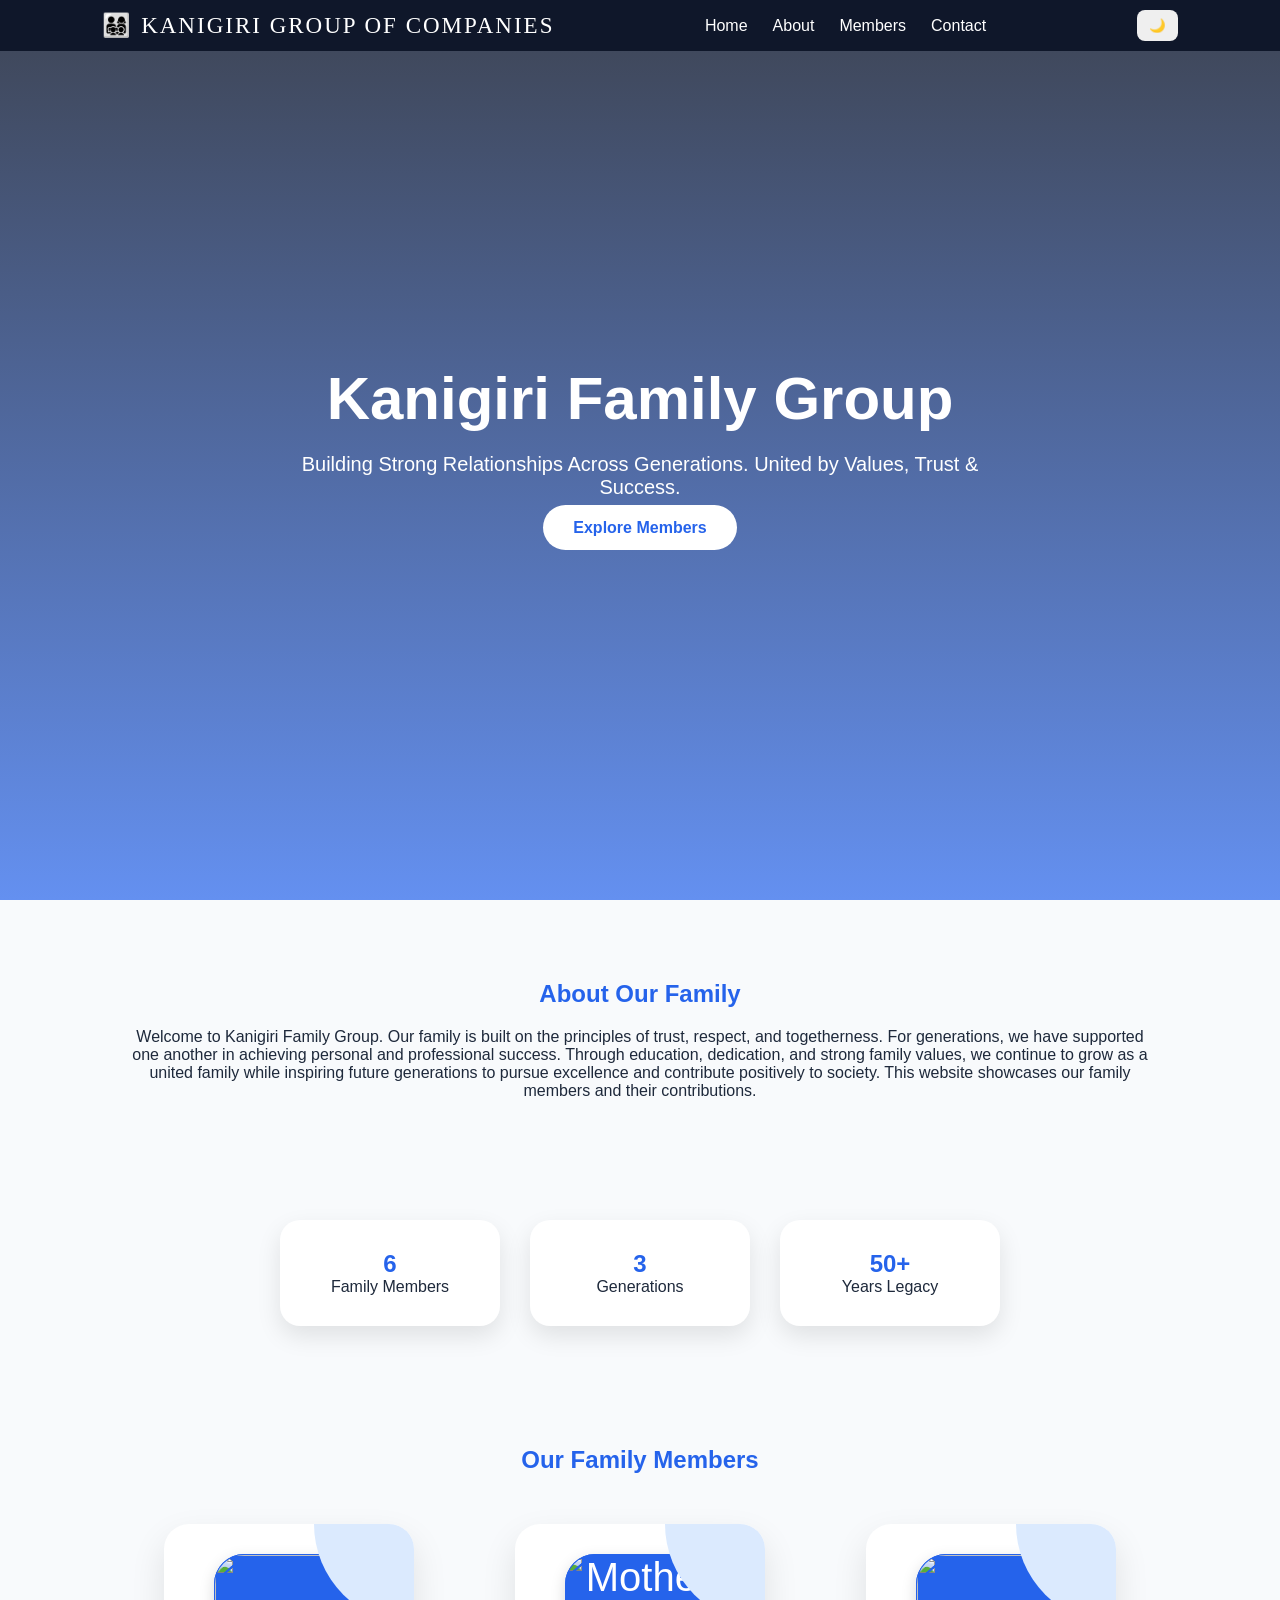
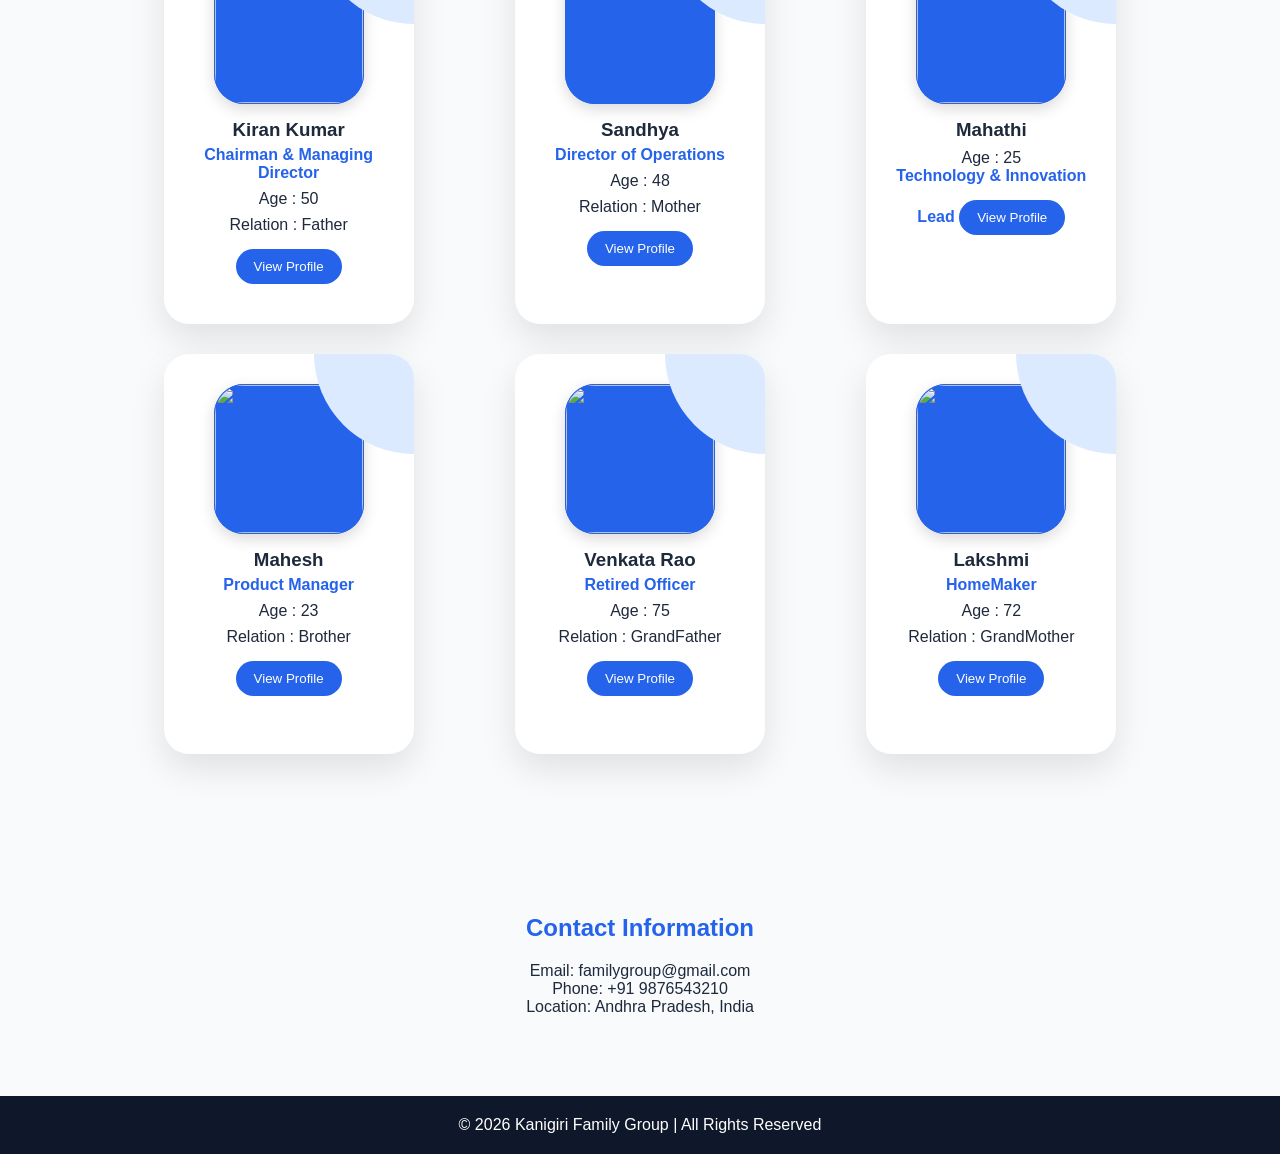
==== index.html @ 5a9f7370 "Add files via upload" ====
<!DOCTYPE html>
<html lang="en">
<head>
    <meta charset="UTF-8">
    <meta name="viewport" content="width=device-width, initial-scale=1.0">
    <title>Mahathi Family Group</title>

    <link rel="stylesheet" href="style.css">

    <link <href="https://fonts.googleapis.com/css2?family=Cinzel:wght@400;600;700&display=swap" rel="stylesheet">
</head>
<body>
    <header>
        <nav class="navbar">
            <div class="logo">👨‍👩‍👧‍👦 Kanigiri Group of Companies</div>

            <ul class="nav-links">
                <li><a href="#home">Home</a></li>
                <li><a href="#about">About</a></li>
                <li><a href="#members">Members</a></li>
                <li><a href="#contact">Contact</a></li>
            </ul>

            <button id="themeBtn">🌙</button>
        </nav>
    </header>
    <section class="hero" id="home">
        <div class="hero-content">
            <h1>Kanigiri Family Group</h1>

            <p>
                Building Strong Relationships Across Generations.
                United by Values, Trust & Success.
            </p>

            <a href="#members" class="btn">Explore Members</a>
        </div>
    </section>

    <!-- About -->
    <section class="about" id="about">
        <h2>About Our Family</h2>

        <p>
            Welcome to Kanigiri Family Group. Our family is built on the principles of trust, respect,
        and togetherness. For generations, we have supported one
        another in achieving personal and professional success.
        Through education, dedication, and strong family values,
        we continue to grow as a united family while inspiring
        future generations to pursue excellence and contribute
        positively to society. This website
            showcases our family members and their contributions.
        </p>
    </section>

    <section class="stats">

        <div class="stat-box">
            <h2>6</h2>
            <p>Family Members</p>
        </div>

        <div class="stat-box">
            <h2>3</h2>
            <p>Generations</p>
        </div>

        <div class="stat-box">
            <h2>50+</h2>
            <p>Years Legacy</p>
        </div>

    </section>
    <section class="members-section" id="members">

        <h2>Our Family Members</h2>

        <div class="members">

            <div class="card">
                <div class="profile"><img src="/home/user/Screenshots/Screenshot from 2026-06-22 16-01-33.png"></div>
                <h3>Kiran Kumar</h3>
                <span>Chairman & Managing Director</span>
                <p>Age : 50</p>
                <p>Relation : Father</p>
                <a href="profile.html?id=1">
    <button>View Profile</button>
</a>
             
            </div>

            <div class="card">
                <div class="profile"> <img src="/home/user/Screenshots/Screenshot from 2026-06-22 15-41-03.png" alt="Mother"></div>
                <h3>Sandhya</h3>
                <span>Director of Operations</span>
                <p>Age : 48</p>
                <p>Relation : Mother</p>
                <a href="profile.html?id=2">
    <button>View Profile</button>
</a>
            </div>

            <div class="card">
                <div class="profile"><img src="/home/user/Screenshots/Screenshot from 2026-06-22 15-53-52.png"></div>
                <h3>Mahathi</h3>
                <p>Age : 25</p>
                <span>Technology & Innovation Lead</span>
                <a href="profile.html?id=4">
    <button>View Profile</button>
</a>
            </div>
            
            
               <div class="card">
                <div class="profile"><img src="/home/user/Screenshots/Screenshot from 2026-06-22 16-05-08.png"></div>
                <h3>Mahesh</h3>
                <span>Product Manager</span>
                <p>Age : 23</p>
                <p>Relation : Brother</p>
               <a href="profile.html?id=3">
    <button>View Profile</button>
</a>
            </div>


            <div class="card">
                <div class="profile"><img src="/home/user/Screenshots/Screenshot from 2026-06-22 16-09-52.png " ></div>
                <h3>Venkata Rao</h3>
                <span>Retired Officer</span>
                <p>Age : 75</p>
                <p>Relation : GrandFather</p>
                <a href="profile.html?id=6">
    <button>View Profile</button>
</a>
            </div>

            <div class="card">
                <div class="profile"><img src=" /home/user/Screenshots/Screenshot from 2026-06-22 16-07-24.png "></div>
                <h3>Lakshmi</h3>
                <span>HomeMaker</span>
                <p>Age : 72</p>
                <p>Relation : GrandMother</p>
                <a href="profile.html?id=5">
    <button>View Profile</button>
</a>
            </div>

        </div>

    </section>
    <section class="contact" id="contact">

        <h2>Contact Information</h2>

        <p>Email: familygroup@gmail.com</p>
        <p>Phone: +91 9876543210</p>
        <p>Location: Andhra Pradesh, India</p>

    </section>
    <footer>
        <p>© 2026 Kanigiri Family Group | All Rights Reserved</p>
    </footer>

    <script src="script.js"></script>

</body>
</html>
---- style.css ----
*{
    margin:0;
    padding:0;
    box-sizing:border-box;
    font-family:sans-serif;
}

html{
    scroll-behavior:smooth;
}

body{
    background:#f8fafc;
    color:#1e293b;
}

.navbar{
    background:#0f172a;
    color:white;
    display:flex;
    justify-content:space-between;
    align-items:center;
    padding:10px 8%;
    position:fixed;
    width:100%;
    top:0;
    z-index:1000;
}

.logo{
    font-family: 'Cinzel', serif;
    font-size: 23px;
    font-weight: 400;
    letter-spacing: 2px;
    text-transform: uppercase;
    
}

.nav-links{
    list-style:none;
    display:flex;
    gap:25px;
}

.nav-links a{
    color:white;
    text-decoration:none;
}

.nav-links a:hover{
    color:#38bdf8;
}

#themeBtn{
    padding:8px 12px;
    border:none;
    border-radius:8px;
    cursor:pointer;
}

.hero{
    height:100vh;
    background:linear-gradient(rgba(15,23,42,.8),
    rgba(37,99,235,.7)),
    url("https://images.unsplash.com/photo-1517486808906-6ca8b3f04846?w=1600");
    background-size:cover;
    background-position:center;

    display:flex;
    justify-content:center;
    align-items:center;
    text-align:center;
    color:white;
}

.hero-content{
    max-width:700px;
}

.hero h1{
    font-size:60px;
}

.hero p{
    margin:20px 0;
    font-size:20px;
}

.btn{
    background:white;
    color:#2563eb;
    padding:14px 30px;
    border-radius:30px;
    text-decoration:none;
    font-weight:600;
}


.about{
    padding:80px 10%;
    text-align:center;
}

.about h2{
    margin-bottom:20px;
    color:#2563eb;
}


.stats{
    display:flex;
    justify-content:center;
    gap:30px;
    flex-wrap:wrap;
    padding:40px;
}

.stat-box{
    background:white;
    width:220px;
    padding:30px;
    text-align:center;
    border-radius:20px;
    box-shadow:0 10px 25px rgba(0,0,0,0.1);
}

.stat-box h2{
    color:#2563eb;
}


.members-section{
    padding:80px 10%;
}

.members-section h2{
    text-align:center;
    margin-bottom:50px;
    color:#2563eb;
}

.members{
    display:grid;
    grid-template-columns:repeat(auto-fit,minmax(280px,1fr));
    gap:30px;
}

.card{
    background:white;
    width:250px;
    height:400px;
    margin:auto;
    border-radius:25px;
    padding:30px;
    text-align:center;
    position:relative;
    overflow:hidden;
    box-shadow:0 15px 35px rgba(0,0,0,.1);
    transition:.4s;
}

@keyframes fadeUp{
    from{
        opacity:0;
        transform:translateY(50px);
    }
    to{
        opacity:1;
        transform:translateY(0);
    }
}


.card:hover{
    transform: translateY(-12px) scale(1.02);
      box-shadow:
        0 15px 30px rgba(37,99,235,0.25),
        0 0 20px rgba(37,99,235,0.15);
}

.card::before{
    content:"";
    position:absolute;
    top:0;
    right:0;
    width:100px;
    height:100px;
    background:#dbeafe;
    border-radius:0 0 0 100%;
}



.profile{
    width:150px;
    height:150px;
    background:#2563eb;
    border-radius:20%;
    margin:auto;
    color:white;
    font-size:40px;
    display:flex;
    justify-content:center;
    align-items:center;
    margin-bottom:15px;
}

.profile img{
    width:100%;
    height:100%;
    object-fit:cover;
    border-radius:20%;
    border:1px solid #2563eb;
    box-shadow:0 5px 15px rgba(0,0,0,0.15);
}


.card h3{
    margin-bottom:5px;
}

.card span{
    color:#2563eb;
    font-weight:600;
}

.card p{
    margin-top:8px;
}

.card button{
    margin-top:15px;
    background:#2563eb;
    color:white;
    border:none;
    padding:10px 18px;
    border-radius:20px;
    cursor:pointer;
}


.contact{
    padding:80px 10%;
    text-align:center;
}

.contact h2{
    color:#2563eb;
    margin-bottom:20px;
}


footer{
    background:#0f172a;
    color:white;
    text-align:center;
    padding:20px;
}

.dark{
    background:#0f172a;
    color:white;
}

.dark .card,
.dark .stat-box{
    background:#1e293b;
    color:white;
}

.dark .about,
.dark .contact{
    background:#0f172a;
}

@media(max-width:768px){

    .navbar{
        flex-direction:column;
        gap:10px;
    }

    .hero h1{
        font-size:40px;
    }

    .hero p{
        font-size:16px;
    }
}
.profile-page{
    display:flex;
    justify-content:center;
    align-items:center;
    min-height:100vh;
    padding-top:100px;
}

.profile-card{
    width:700px;
    Height:550px;
    background:white;
    padding:40px;
    border-radius:25px;
    text-align:center;
    box-shadow:0 20px 40px rgba(37,99,235,.20);
}

.profile-card img{
    width:180px;
    height:180px;
    object-fit:cover;
    border-radius:40%;
    border:2px solid #2563eb;
}

.profile-details{
    text-align:left;
    margin-top:20px;
}

.profile-details p{
    margin:10px 0;
}
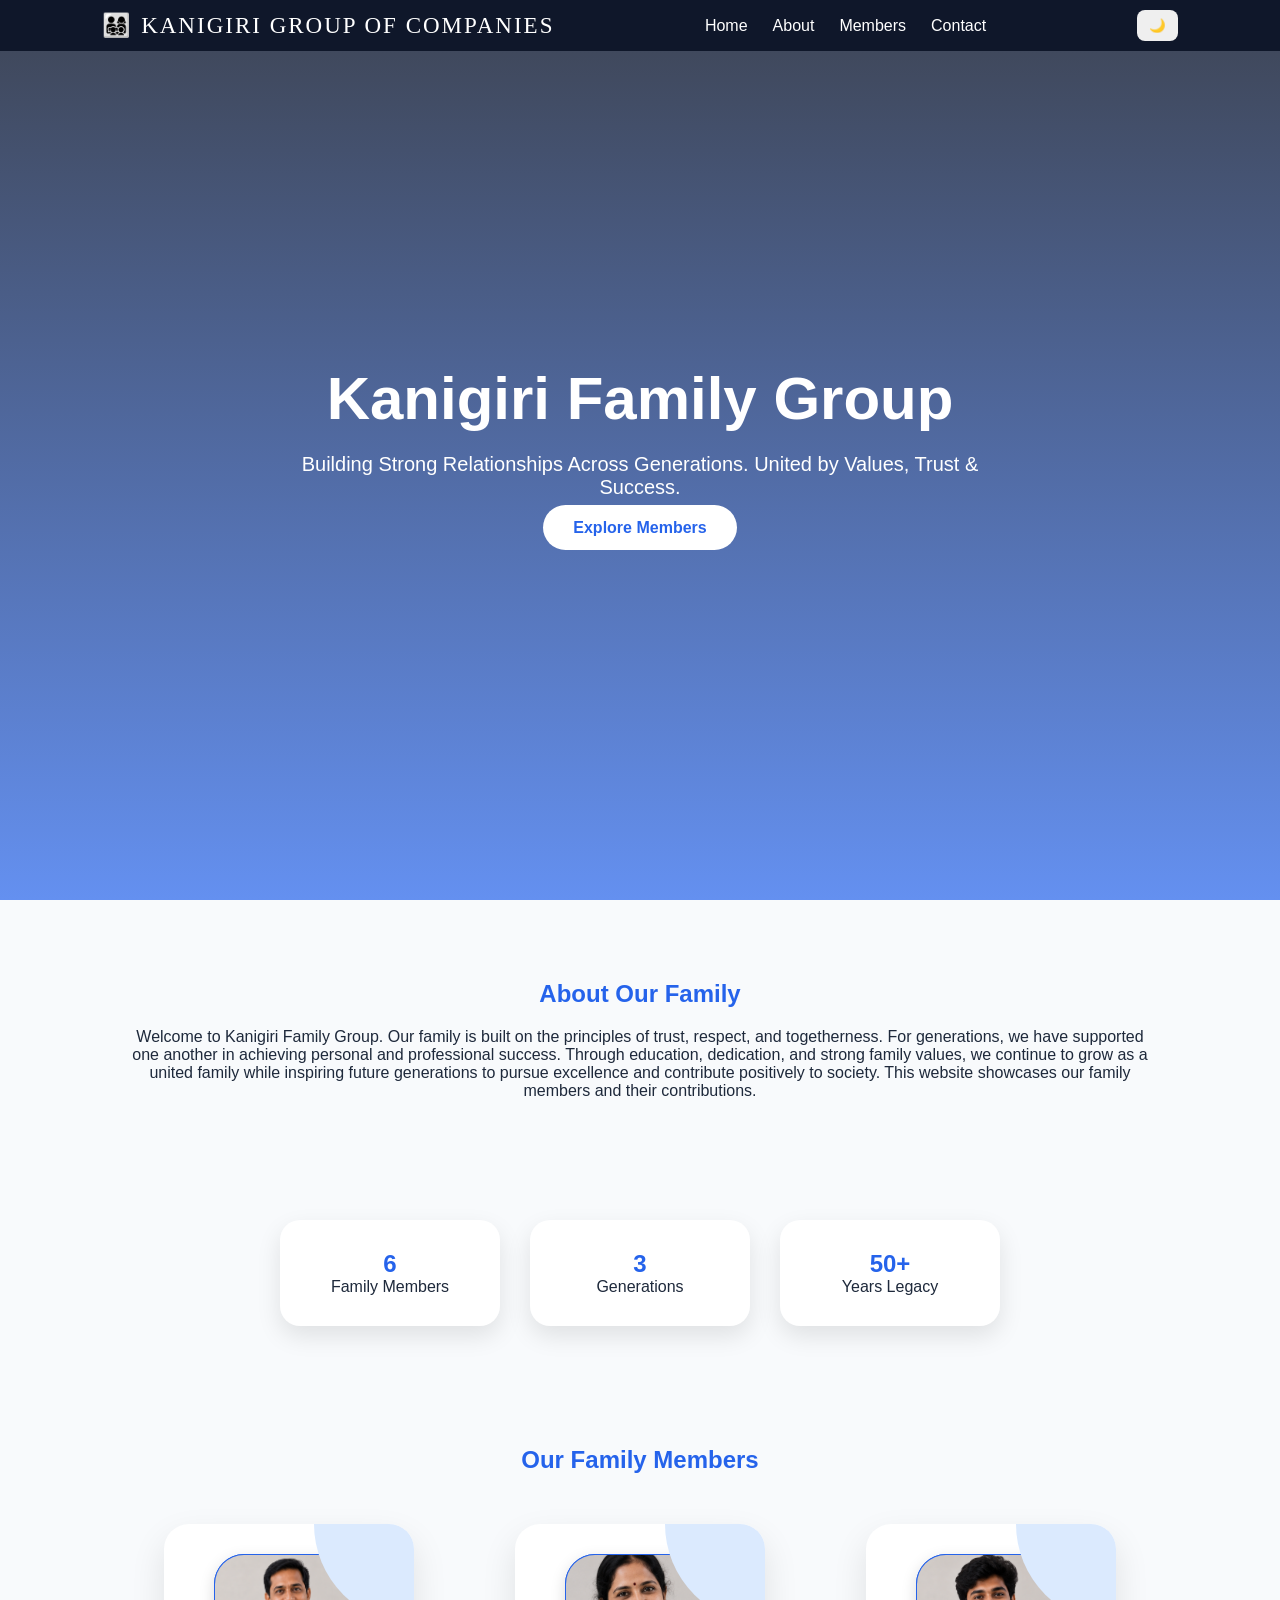
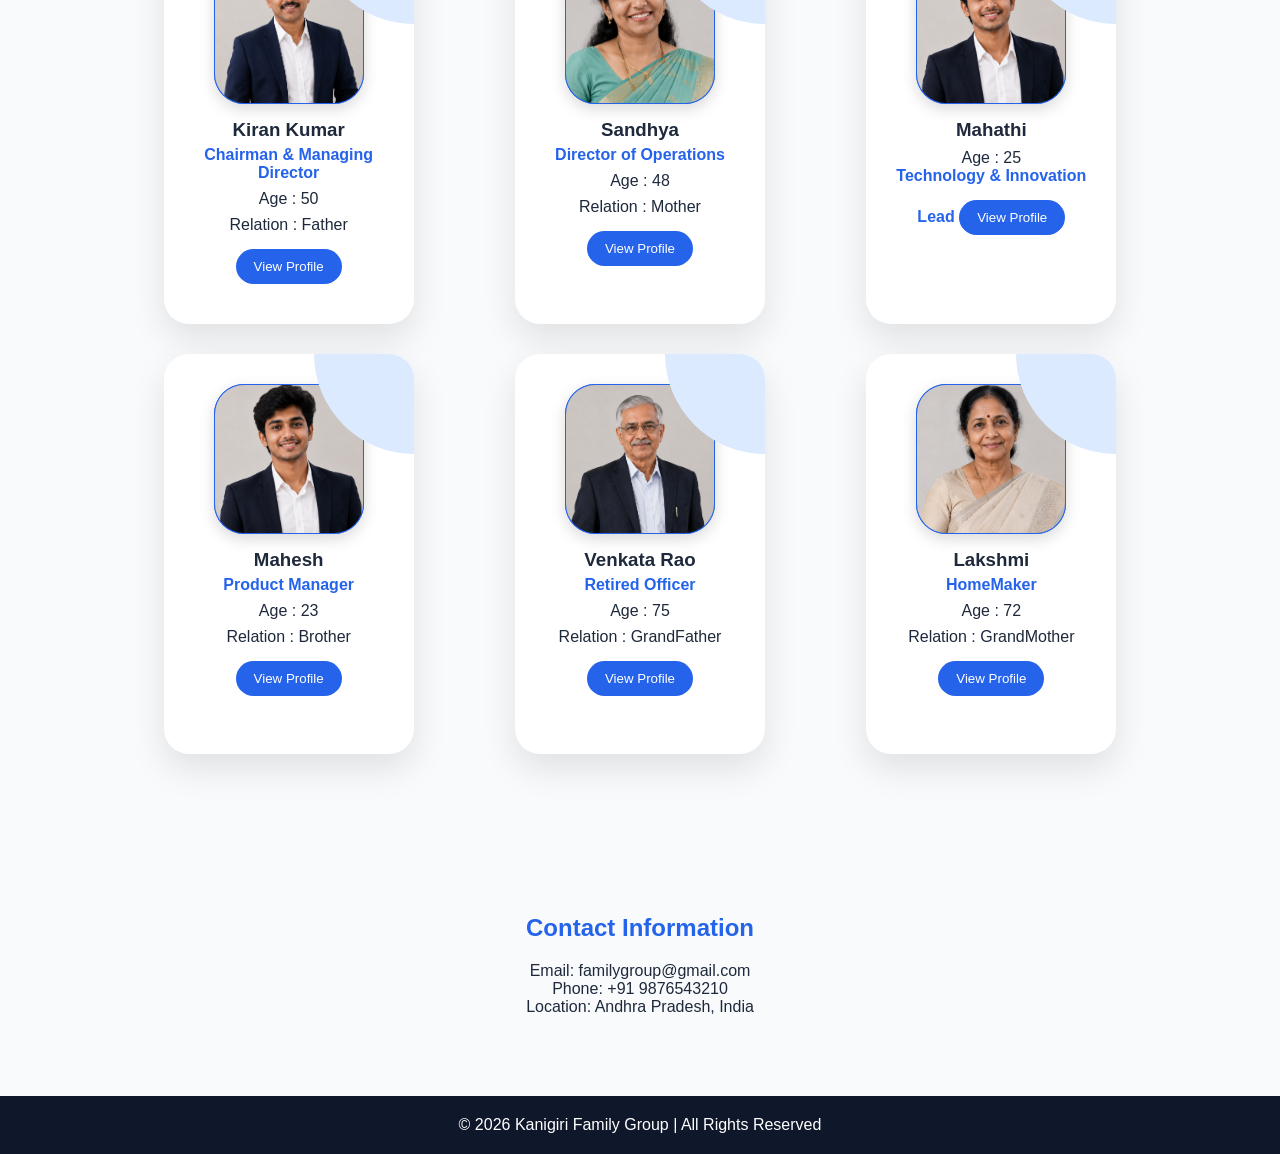
==== commit 194d97b3: "Update family member profile images" ====
--- a/index.html
+++ b/index.html
@@ -78,7 +78,7 @@
         <div class="members">
 
             <div class="card">
-                <div class="profile"><img src="/home/user/Screenshots/Screenshot from 2026-06-22 16-01-33.png"></div>
+                <div class="profile"><img src="Familypics/father.png"></div>
                 <h3>Kiran Kumar</h3>
                 <span>Chairman & Managing Director</span>
                 <p>Age : 50</p>
@@ -90,7 +90,7 @@
             </div>
 
             <div class="card">
-                <div class="profile"> <img src="/home/user/Screenshots/Screenshot from 2026-06-22 15-41-03.png" alt="Mother"></div>
+                <div class="profile"> <img src="Familypics/mother.png" alt="Mother"></div>
                 <h3>Sandhya</h3>
                 <span>Director of Operations</span>
                 <p>Age : 48</p>
@@ -101,7 +101,7 @@
             </div>
 
             <div class="card">
-                <div class="profile"><img src="/home/user/Screenshots/Screenshot from 2026-06-22 15-53-52.png"></div>
+                <div class="profile"><img src="Familypics/brother.png"></div>
                 <h3>Mahathi</h3>
                 <p>Age : 25</p>
                 <span>Technology & Innovation Lead</span>
@@ -112,7 +112,7 @@
             
             
                <div class="card">
-                <div class="profile"><img src="/home/user/Screenshots/Screenshot from 2026-06-22 16-05-08.png"></div>
+                <div class="profile"><img src="Familypics/brother.png"></div>
                 <h3>Mahesh</h3>
                 <span>Product Manager</span>
                 <p>Age : 23</p>
@@ -124,7 +124,7 @@
 
 
             <div class="card">
-                <div class="profile"><img src="/home/user/Screenshots/Screenshot from 2026-06-22 16-09-52.png " ></div>
+                <div class="profile"><img src="Familypics/grandfather.png" ></div>
                 <h3>Venkata Rao</h3>
                 <span>Retired Officer</span>
                 <p>Age : 75</p>
@@ -135,7 +135,7 @@
             </div>
 
             <div class="card">
-                <div class="profile"><img src=" /home/user/Screenshots/Screenshot from 2026-06-22 16-07-24.png "></div>
+                <div class="profile"><img src="Familypics/grandmother.png"></div>
                 <h3>Lakshmi</h3>
                 <span>HomeMaker</span>
                 <p>Age : 72</p>
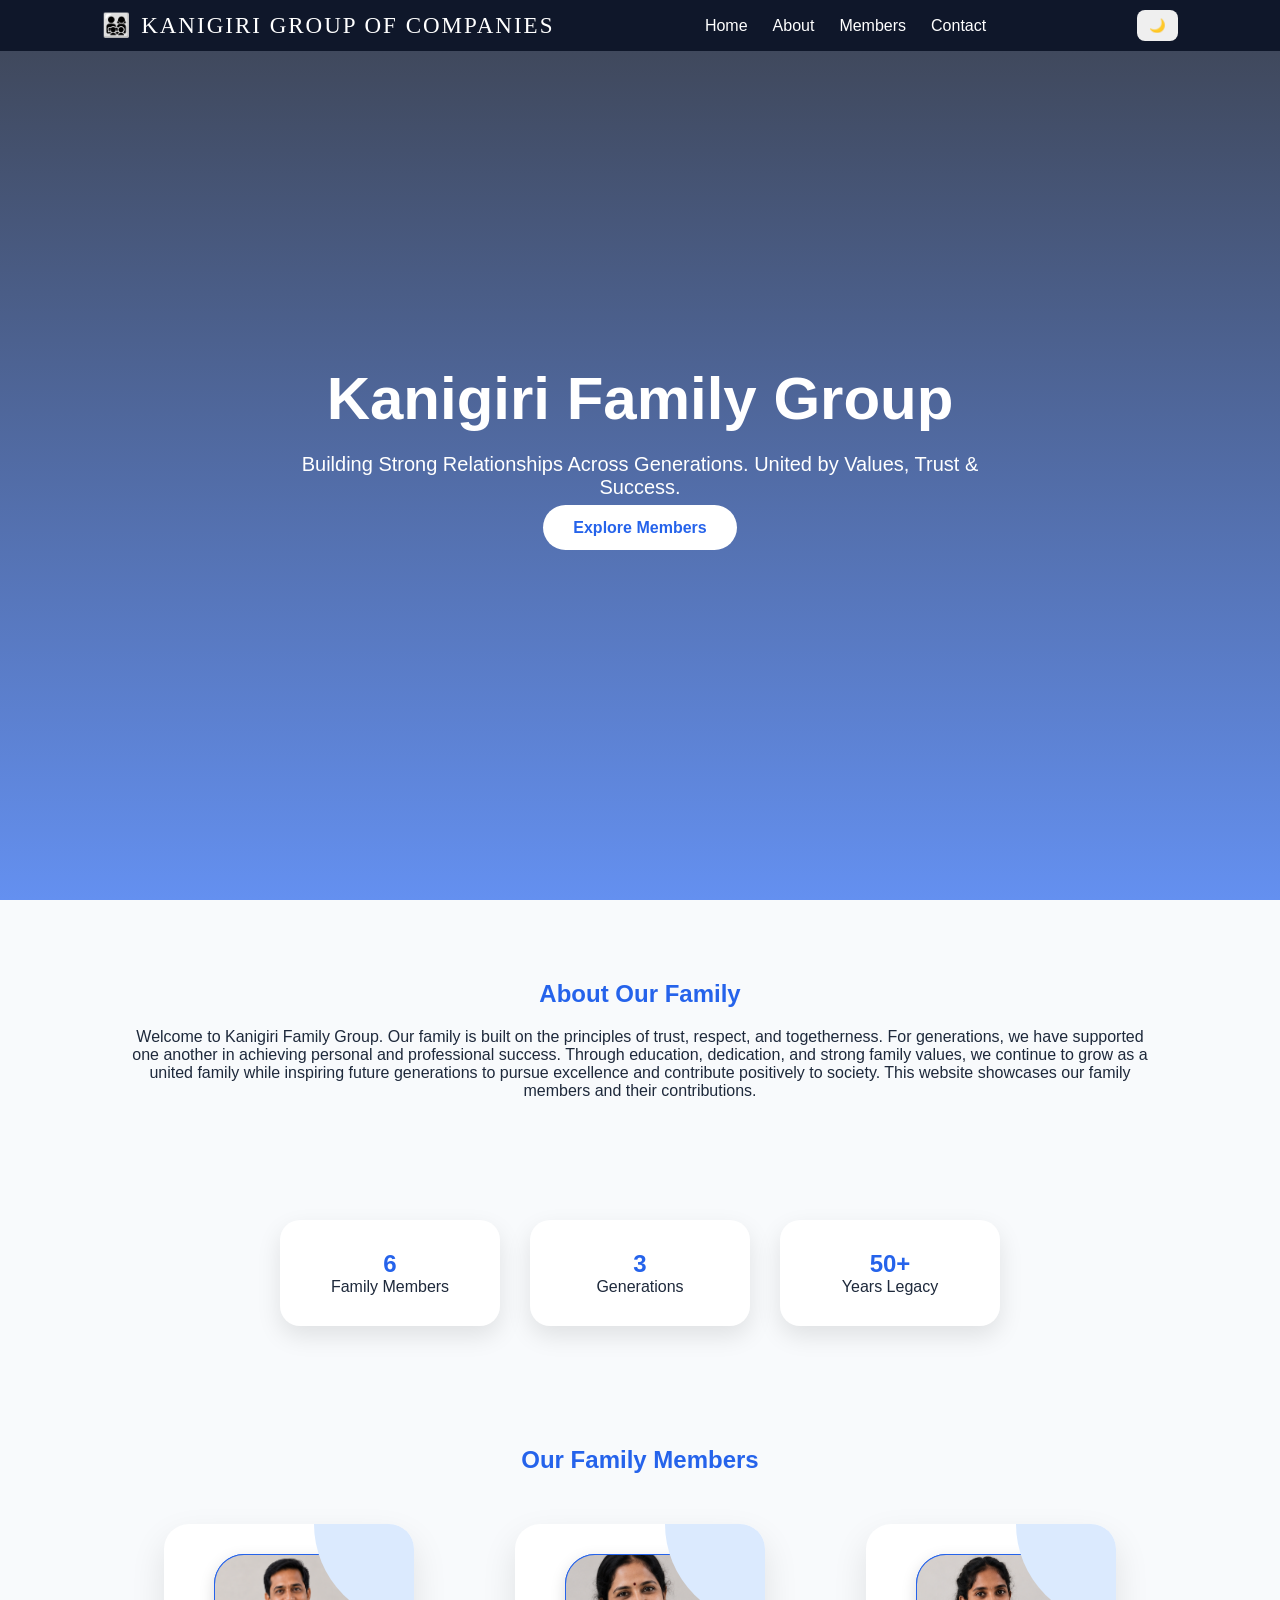
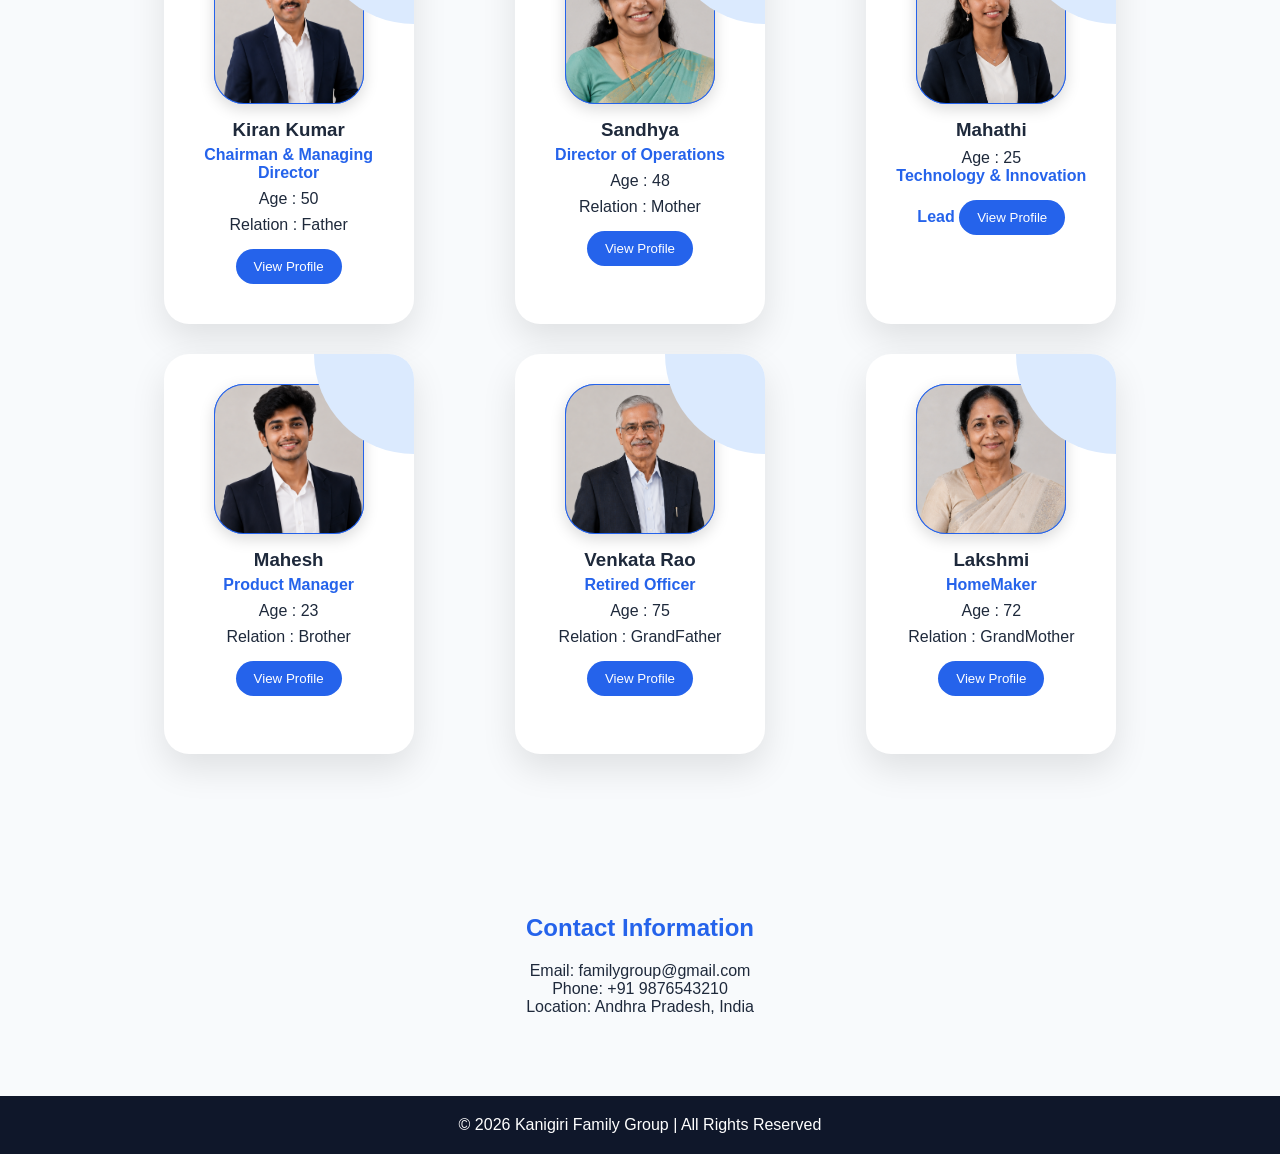
==== commit 9d0d5260: "Update profile image in index.html" ====
--- a/index.html
+++ b/index.html
@@ -101,7 +101,7 @@
             </div>
 
             <div class="card">
-                <div class="profile"><img src="Familypics/brother.png"></div>
+                <div class="profile"><img src="Familypics/me.png"></div>
                 <h3>Mahathi</h3>
                 <p>Age : 25</p>
                 <span>Technology & Innovation Lead</span>
